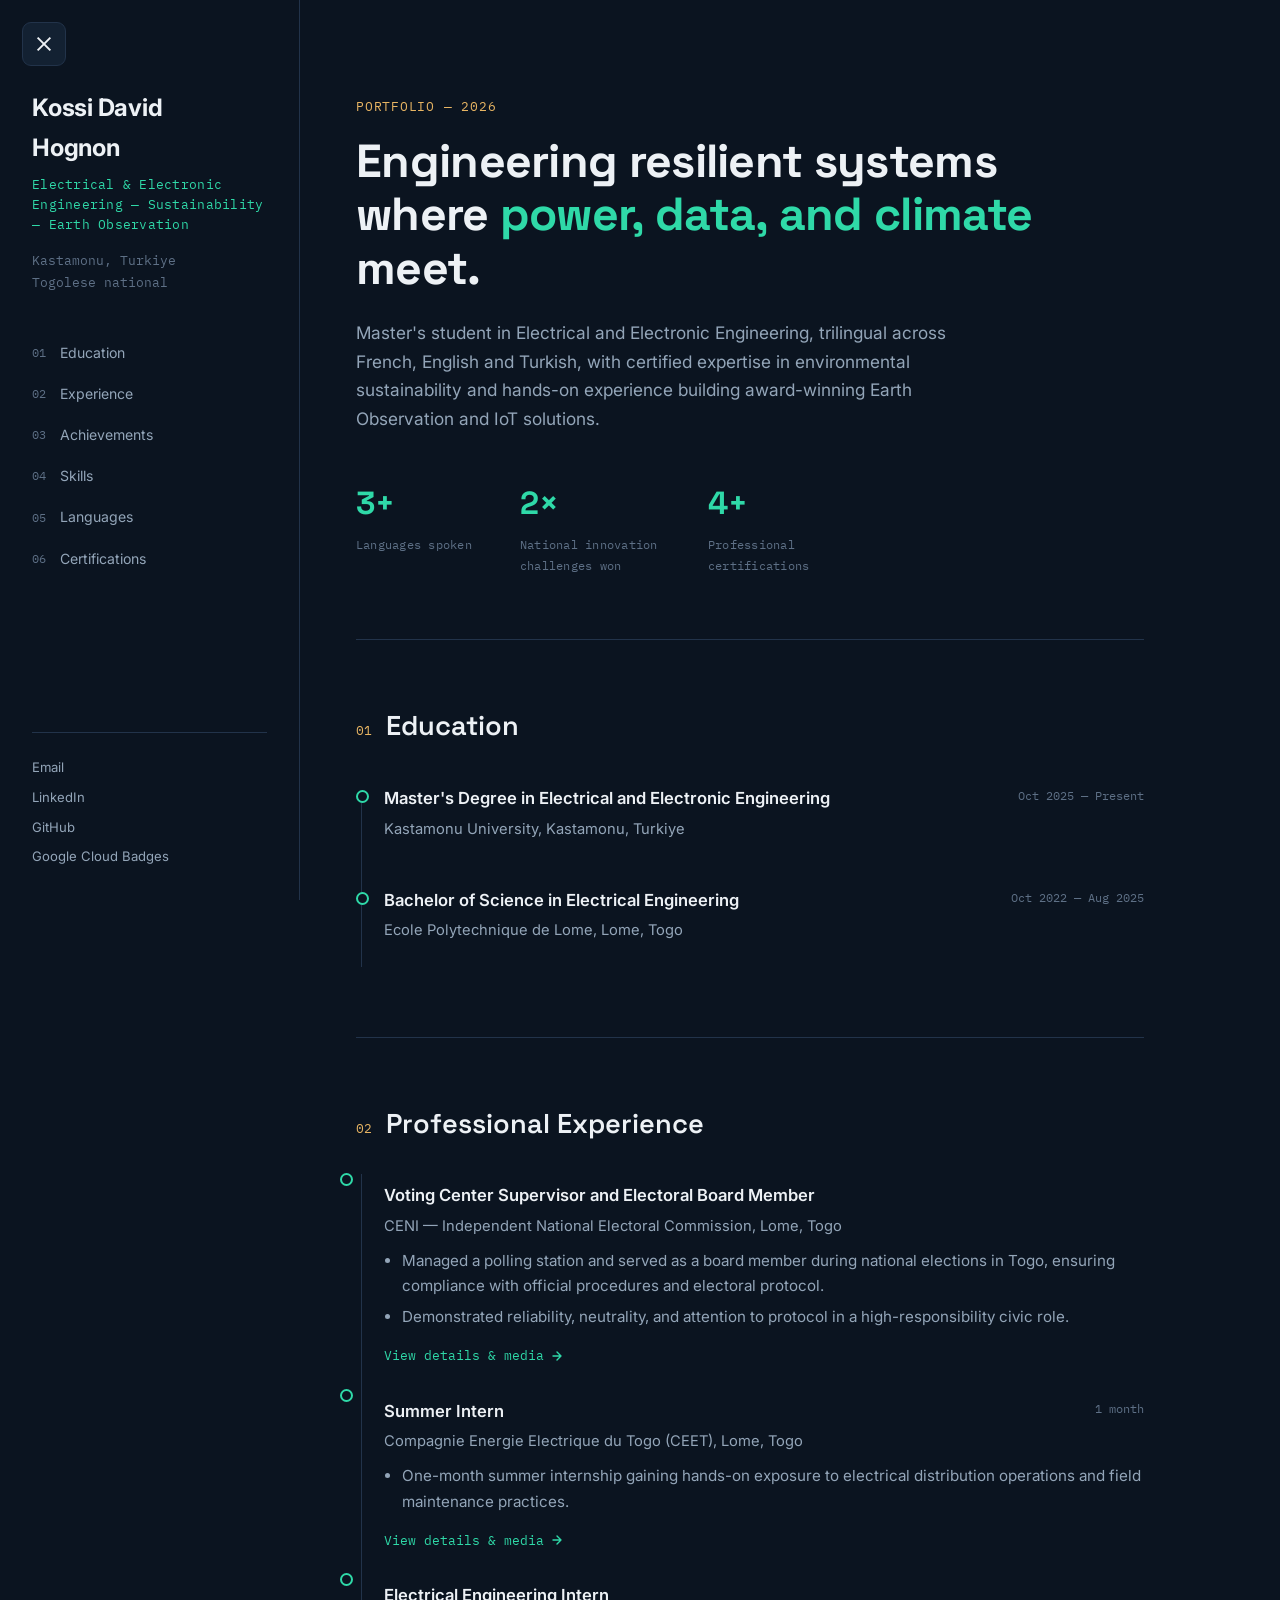
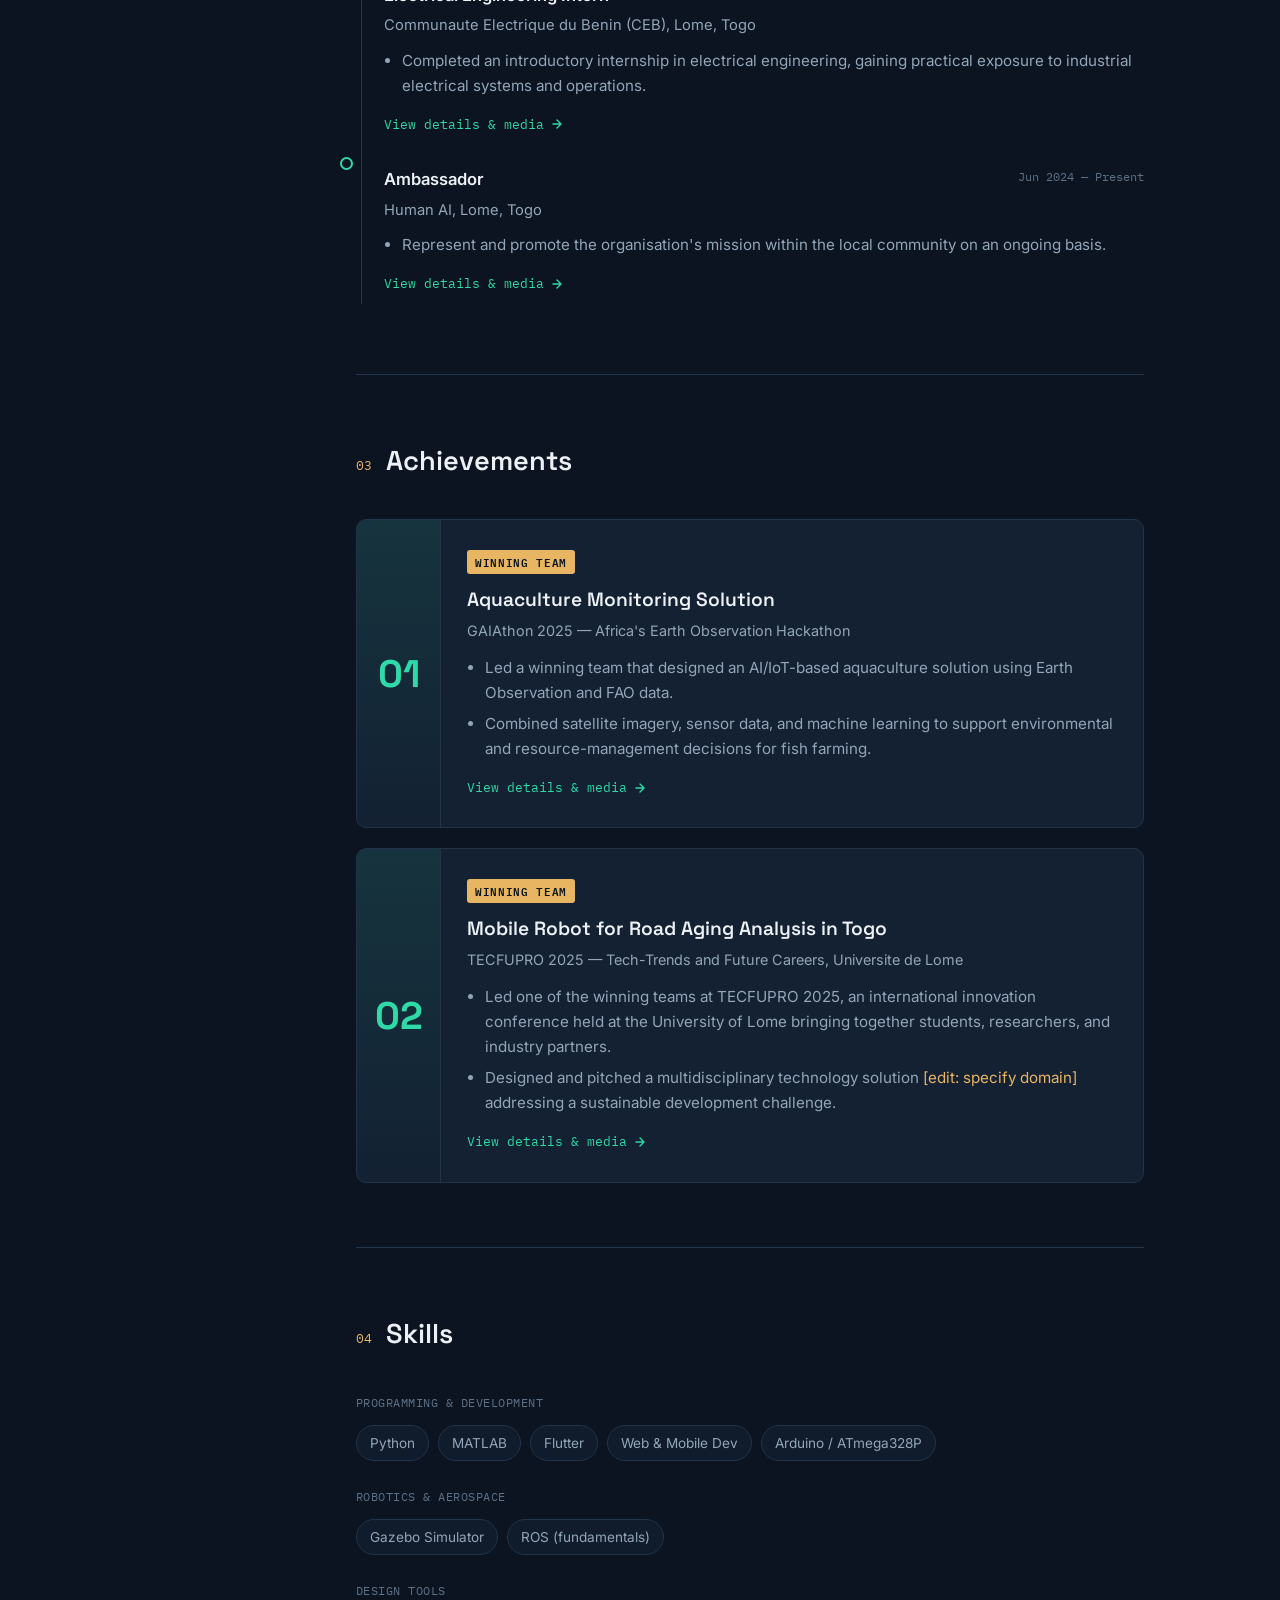
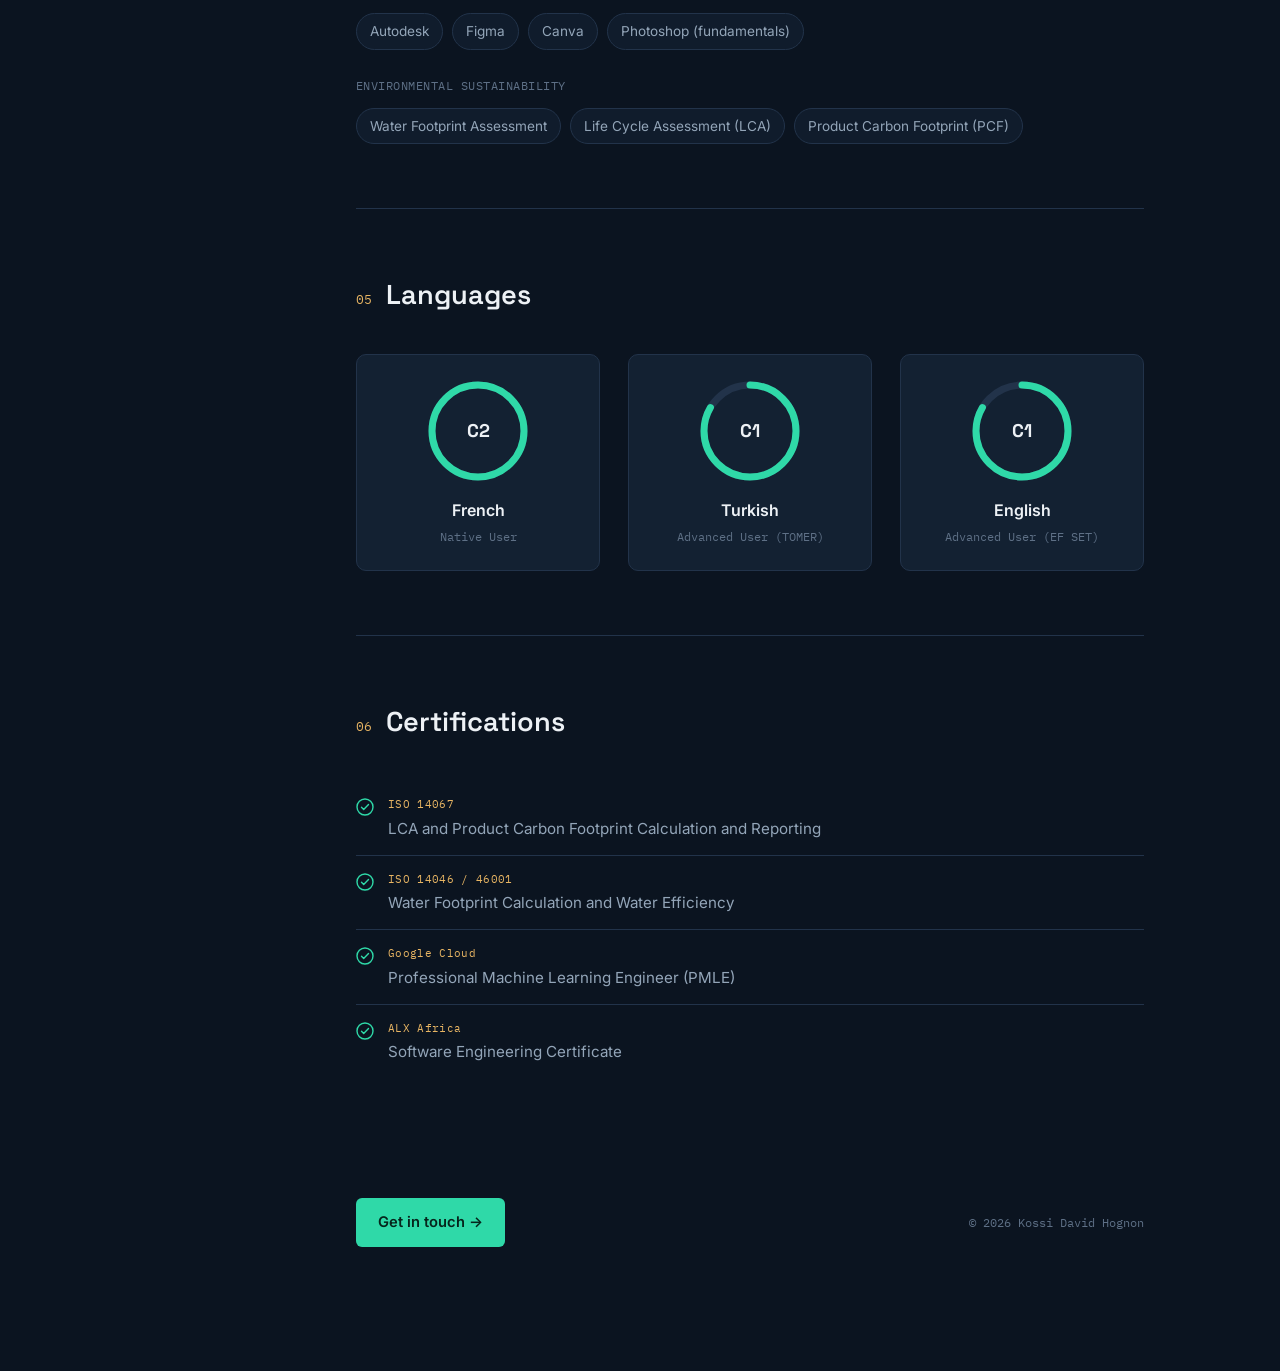
==== index.html @ 6235ab83 "V1" ====
<!DOCTYPE html>
<html lang="en">
<head>
<meta charset="UTF-8">
<meta name="viewport" content="width=device-width, initial-scale=1.0">
<title>Kossi David Hognon — Portfolio</title>
<meta name="description" content="Kossi David Hognon — Electrical & Electronic Engineering, Sustainability, Earth Observation.">
<link rel="preconnect" href="https://fonts.googleapis.com">
<link rel="preconnect" href="https://fonts.gstatic.com" crossorigin>
<link href="https://fonts.googleapis.com/css2?family=Space+Grotesk:wght@400;500;600;700&family=Inter:wght@400;500;600;700&family=IBM+Plex+Mono:wght@400;500;600&display=swap" rel="stylesheet">
<link rel="stylesheet" href="assets/style.css">
</head>
<body>

<button class="nav-toggle" id="navToggle" aria-label="Toggle menu"><span class="bar"></span></button>
<div class="nav-overlay" id="navOverlay"></div>

<aside class="sidebar">
  <div>
    <div class="side-name">Kossi David<br>Hognon</div>
    <div class="side-role">Electrical &amp; Electronic<br>Engineering — Sustainability<br>— Earth Observation</div>
    <div class="side-loc">Kastamonu, Turkiye<br>Togolese national</div>
  </div>

  <nav class="side-nav" aria-label="Section navigation">
    <a class="nav-link" href="#education"><span class="nav-num mono">01</span>Education</a>
    <a class="nav-link" href="#experience"><span class="nav-num mono">02</span>Experience</a>
    <a class="nav-link" href="#achievements"><span class="nav-num mono">03</span>Achievements</a>
    <a class="nav-link" href="#skills"><span class="nav-num mono">04</span>Skills</a>
    <a class="nav-link" href="#languages"><span class="nav-num mono">05</span>Languages</a>
    <a class="nav-link" href="#certifications"><span class="nav-num mono">06</span>Certifications</a>
  </nav>

  <div class="side-links">
    <a href="mailto:hognonkossidavid@gmail.com">Email</a>
    <a href="https://www.linkedin.com/in/kossi-david-hognon-HKDE" target="_blank" rel="noopener">LinkedIn</a>
    <a href="https://github.com/KDAVID9h" target="_blank" rel="noopener">GitHub</a>
    <a href="https://www.cloudskillsboost.google/public_profiles/a89cb5a3-7dd9-403b-bd8d-7f27a6b60dd8" target="_blank" rel="noopener">Google Cloud Badges</a>
  </div>
</aside>

<main>
  <section class="hero" id="top">
    <div class="hero-eyebrow mono">Portfolio — 2026</div>
    <h1>Engineering resilient systems where <span class="accent">power, data, and climate</span> meet.</h1>
    <p class="lede">Master's student in Electrical and Electronic Engineering, trilingual across French, English and Turkish, with certified expertise in environmental sustainability and hands-on experience building award-winning Earth Observation and IoT solutions.</p>

    <div class="stat-row">
      <div class="stat">
        <div class="stat-num">3+</div>
        <div class="stat-label">Languages spoken</div>
      </div>
      <div class="stat">
        <div class="stat-num">2×</div>
        <div class="stat-label">National innovation challenges won</div>
      </div>
      <div class="stat">
        <div class="stat-num">4+</div>
        <div class="stat-label">Professional certifications</div>
      </div>
    </div>
  </section>

  <section id="education">
    <div class="section-head">
      <span class="section-num mono">01</span>
      <h2 class="section-title">Education</h2>
    </div>
    <div class="timeline">
      <div class="t-entry">
        <div class="t-head">
          <span class="t-title">Master's Degree in Electrical and Electronic Engineering</span>
          <span class="t-date">Oct 2025 — Present</span>
        </div>
        <div class="t-org">Kastamonu University, Kastamonu, Turkiye</div>
      </div>
      <div class="t-entry">
        <div class="t-head">
          <span class="t-title">Bachelor of Science in Electrical Engineering</span>
          <span class="t-date">Oct 2022 — Aug 2025</span>
        </div>
        <div class="t-org">Ecole Polytechnique de Lome, Lome, Togo</div>
      </div>
    </div>
  </section>

  <!--
    SCALABILITY NOTE — Professional Experience
    Each entry below is wrapped in <a class="entry-link"> pointing to a
    sub-page in /experience/. To add a new experience:
      1. Duplicate /experience/_template.html into a new file.
      2. Fill in the title, org, description and media-grid.
      3. Duplicate one <a class="entry-link t-entry"> block below,
         update its text and href to point to your new file.
  -->
  <section id="experience">
    <div class="section-head">
      <span class="section-num mono">02</span>
      <h2 class="section-title">Professional Experience</h2>
    </div>
    <div class="timeline">

      <a class="entry-link t-entry" href="experience/ceni.html">
        <div class="t-head">
          <span class="t-title">Voting Center Supervisor and Electoral Board Member</span>
        </div>
        <div class="t-org">CENI — Independent National Electoral Commission, Lome, Togo</div>
        <ul class="bullets">
          <li>Managed a polling station and served as a board member during national elections in Togo, ensuring compliance with official procedures and electoral protocol.</li>
          <li>Demonstrated reliability, neutrality, and attention to protocol in a high-responsibility civic role.</li>
        </ul>
        <span class="view-more">View details &amp; media <svg width="14" height="14" viewBox="0 0 14 14" fill="none"><path d="M3 7h8M7 3l4 4-4 4" stroke="currentColor" stroke-width="1.4" stroke-linecap="round" stroke-linejoin="round"/></svg></span>
      </a>

      <a class="entry-link t-entry" href="experience/ceet.html">
        <div class="t-head">
          <span class="t-title">Summer Intern</span>
          <span class="t-date">1 month</span>
        </div>
        <div class="t-org">Compagnie Energie Electrique du Togo (CEET), Lome, Togo</div>
        <ul class="bullets">
          <li>One-month summer internship gaining hands-on exposure to electrical distribution operations and field maintenance practices.</li>
        </ul>
        <span class="view-more">View details &amp; media <svg width="14" height="14" viewBox="0 0 14 14" fill="none"><path d="M3 7h8M7 3l4 4-4 4" stroke="currentColor" stroke-width="1.4" stroke-linecap="round" stroke-linejoin="round"/></svg></span>
      </a>

      <a class="entry-link t-entry" href="experience/ceb.html">
        <div class="t-head">
          <span class="t-title">Electrical Engineering Intern</span>
        </div>
        <div class="t-org">Communaute Electrique du Benin (CEB), Lome, Togo</div>
        <ul class="bullets">
          <li>Completed an introductory internship in electrical engineering, gaining practical exposure to industrial electrical systems and operations.</li>
        </ul>
        <span class="view-more">View details &amp; media <svg width="14" height="14" viewBox="0 0 14 14" fill="none"><path d="M3 7h8M7 3l4 4-4 4" stroke="currentColor" stroke-width="1.4" stroke-linecap="round" stroke-linejoin="round"/></svg></span>
      </a>

      <a class="entry-link t-entry" href="experience/human-ai.html">
        <div class="t-head">
          <span class="t-title">Ambassador</span>
          <span class="t-date">Jun 2024 — Present</span>
        </div>
        <div class="t-org">Human AI, Lome, Togo</div>
        <ul class="bullets">
          <li>Represent and promote the organisation's mission within the local community on an ongoing basis.</li>
        </ul>
        <span class="view-more">View details &amp; media <svg width="14" height="14" viewBox="0 0 14 14" fill="none"><path d="M3 7h8M7 3l4 4-4 4" stroke="currentColor" stroke-width="1.4" stroke-linecap="round" stroke-linejoin="round"/></svg></span>
      </a>

    </div>
  </section>

  <!--
    SCALABILITY NOTE — Achievements
    Same pattern as Experience: each card is an <a class="a-card"> to a
    sub-page in /achievements/. Duplicate /achievements/_template.html
    to add a new one, then add a matching card block below.
  -->
  <section id="achievements">
    <div class="section-head">
      <span class="section-num mono">03</span>
      <h2 class="section-title">Achievements</h2>
    </div>
    <div class="achievements">

      <a class="a-card" href="achievements/gaiathon.html">
        <div class="a-num mono">01</div>
        <div class="a-body">
          <span class="a-badge">Winning Team</span>
          <h3>Aquaculture Monitoring Solution</h3>
          <div class="a-org">GAIAthon 2025 — Africa's Earth Observation Hackathon</div>
          <ul class="bullets">
            <li>Led a winning team that designed an AI/IoT-based aquaculture solution using Earth Observation and FAO data.</li>
            <li>Combined satellite imagery, sensor data, and machine learning to support environmental and resource-management decisions for fish farming.</li>
          </ul>
          <span class="view-more">View details &amp; media <svg width="14" height="14" viewBox="0 0 14 14" fill="none"><path d="M3 7h8M7 3l4 4-4 4" stroke="currentColor" stroke-width="1.4" stroke-linecap="round" stroke-linejoin="round"/></svg></span>
        </div>
      </a>

      <a class="a-card" href="achievements/tecfupro.html">
        <div class="a-num mono">02</div>
        <div class="a-body">
          <span class="a-badge">Winning Team</span>
          <h3>Mobile Robot for Road Aging Analysis in Togo</h3>
          <div class="a-org">TECFUPRO 2025 — Tech-Trends and Future Careers, Universite de Lome</div>
          <ul class="bullets">
            <li>Led one of the winning teams at TECFUPRO 2025, an international innovation conference held at the University of Lome bringing together students, researchers, and industry partners.</li>
            <li>Designed and pitched a multidisciplinary technology solution <em>[edit: specify domain]</em> addressing a sustainable development challenge.</li>
          </ul>
          <span class="view-more">View details &amp; media <svg width="14" height="14" viewBox="0 0 14 14" fill="none"><path d="M3 7h8M7 3l4 4-4 4" stroke="currentColor" stroke-width="1.4" stroke-linecap="round" stroke-linejoin="round"/></svg></span>
        </div>
      </a>

    </div>
  </section>

  <section id="skills">
    <div class="section-head">
      <span class="section-num mono">04</span>
      <h2 class="section-title">Skills</h2>
    </div>
    <div class="skill-group">
      <div class="skill-group-label">Programming &amp; Development</div>
      <div class="tag-row">
        <span class="tag">Python</span><span class="tag">MATLAB</span><span class="tag">Flutter</span>
        <span class="tag">Web &amp; Mobile Dev</span><span class="tag">Arduino / ATmega328P</span>
      </div>
    </div>
    <div class="skill-group">
      <div class="skill-group-label">Robotics &amp; Aerospace</div>
      <div class="tag-row">
        <span class="tag">Gazebo Simulator</span><span class="tag">ROS (fundamentals)</span>
      </div>
    </div>
    <div class="skill-group">
      <div class="skill-group-label">Design Tools</div>
      <div class="tag-row">
        <span class="tag">Autodesk</span><span class="tag">Figma</span><span class="tag">Canva</span><span class="tag">Photoshop (fundamentals)</span>
      </div>
    </div>
    <div class="skill-group">
      <div class="skill-group-label">Environmental Sustainability</div>
      <div class="tag-row">
        <span class="tag">Water Footprint Assessment</span><span class="tag">Life Cycle Assessment (LCA)</span><span class="tag">Product Carbon Footprint (PCF)</span>
      </div>
    </div>
  </section>

  <section id="languages">
    <div class="section-head">
      <span class="section-num mono">05</span>
      <h2 class="section-title">Languages</h2>
    </div>
    <div class="lang-grid">
      <div class="lang-card">
        <div class="ring-wrap">
          <svg width="104" height="104" viewBox="0 0 104 104">
            <circle class="ring-bg" cx="52" cy="52" r="46"/>
            <circle class="ring-fg" cx="52" cy="52" r="46" stroke-dasharray="289" stroke-dashoffset="0"/>
          </svg>
          <div class="ring-label">C2</div>
        </div>
        <div class="lang-name">French</div>
        <div class="lang-level mono">Native User</div>
      </div>
      <div class="lang-card">
        <div class="ring-wrap">
          <svg width="104" height="104" viewBox="0 0 104 104">
            <circle class="ring-bg" cx="52" cy="52" r="46"/>
            <circle class="ring-fg" cx="52" cy="52" r="46" stroke-dasharray="289" stroke-dashoffset="48"/>
          </svg>
          <div class="ring-label">C1</div>
        </div>
        <div class="lang-name">Turkish</div>
        <div class="lang-level mono">Advanced User (TOMER)</div>
      </div>
      <div class="lang-card">
        <div class="ring-wrap">
          <svg width="104" height="104" viewBox="0 0 104 104">
            <circle class="ring-bg" cx="52" cy="52" r="46"/>
            <circle class="ring-fg" cx="52" cy="52" r="46" stroke-dasharray="289" stroke-dashoffset="48"/>
          </svg>
          <div class="ring-label">C1</div>
        </div>
        <div class="lang-name">English</div>
        <div class="lang-level mono">Advanced User (EF SET)</div>
      </div>
    </div>
  </section>

  <section id="certifications">
    <div class="section-head">
      <span class="section-num mono">06</span>
      <h2 class="section-title">Certifications</h2>
    </div>
    <ul class="cert-list">
      <li>
        <svg width="18" height="18" viewBox="0 0 18 18" fill="none"><circle cx="9" cy="9" r="8" stroke="#2FD9A8" stroke-width="1.4"/><path d="M5.5 9.2l2.2 2.2 4.8-5" stroke="#2FD9A8" stroke-width="1.4" stroke-linecap="round" stroke-linejoin="round"/></svg>
        <div><span class="cert-tag">ISO 14067</span><span class="cert-body">LCA and Product Carbon Footprint Calculation and Reporting</span></div>
      </li>
      <li>
        <svg width="18" height="18" viewBox="0 0 18 18" fill="none"><circle cx="9" cy="9" r="8" stroke="#2FD9A8" stroke-width="1.4"/><path d="M5.5 9.2l2.2 2.2 4.8-5" stroke="#2FD9A8" stroke-width="1.4" stroke-linecap="round" stroke-linejoin="round"/></svg>
        <div><span class="cert-tag">ISO 14046 / 46001</span><span class="cert-body">Water Footprint Calculation and Water Efficiency</span></div>
      </li>
      <li>
        <svg width="18" height="18" viewBox="0 0 18 18" fill="none"><circle cx="9" cy="9" r="8" stroke="#2FD9A8" stroke-width="1.4"/><path d="M5.5 9.2l2.2 2.2 4.8-5" stroke="#2FD9A8" stroke-width="1.4" stroke-linecap="round" stroke-linejoin="round"/></svg>
        <div><span class="cert-tag">Google Cloud</span><span class="cert-body">Professional Machine Learning Engineer (PMLE)</span></div>
      </li>
      <li>
        <svg width="18" height="18" viewBox="0 0 18 18" fill="none"><circle cx="9" cy="9" r="8" stroke="#2FD9A8" stroke-width="1.4"/><path d="M5.5 9.2l2.2 2.2 4.8-5" stroke="#2FD9A8" stroke-width="1.4" stroke-linecap="round" stroke-linejoin="round"/></svg>
        <div><span class="cert-tag">ALX Africa</span><span class="cert-body">Software Engineering Certificate</span></div>
      </li>
    </ul>
  </section>

  <footer>
    <a class="footer-cta" href="mailto:hognonkossidavid@gmail.com">Get in touch →</a>
    <div class="footer-meta">© 2026 Kossi David Hognon</div>
  </footer>
</main>

<script src="assets/main.js" defer></script>
</body>
</html>
---- assets/style.css ----
/* =========================================================
   Kossi David Hognon — Portfolio
   Shared stylesheet for index.html and all sub-pages.
   Design tokens live in :root — change once, applies everywhere.
   ========================================================= */

:root{
  --bg:#0B1420;
  --bg-raise:#101C2C;
  --bg-card:#132132;
  --ink:#EDF1F5;
  --ink-soft:#93A5B8;
  --ink-faint:#5E7086;
  --line:#22334A;
  --teal:#2FD9A8;
  --teal-dim:#2FD9A81A;
  --gold:#E8B563;
  --gold-dim:#E8B5631A;
  --sidebar-w:300px;
}
*{box-sizing:border-box;}
html{scroll-behavior:smooth;}
body{
  margin:0;
  background:var(--bg);
  color:var(--ink);
  font-family:'Inter', sans-serif;
  line-height:1.65;
  -webkit-font-smoothing:antialiased;
}
a{color:var(--teal); text-decoration:none;}
a:hover{text-decoration:underline;}
a:focus-visible, button:focus-visible{outline:2px solid var(--teal); outline-offset:3px; border-radius:2px;}
h1,h2,h3{font-family:'Space Grotesk', sans-serif; color:var(--ink); margin:0;}
.mono{font-family:'IBM Plex Mono', monospace;}
::selection{background:var(--teal-dim); color:var(--ink);}
img,video{max-width:100%; display:block;}

/* ---------------------------------------------------------
   Nav toggle (hamburger -> X) + overlay + off-canvas sidebar
   Same drawer behaviour on every breakpoint: unified, scalable.
   --------------------------------------------------------- */
.nav-toggle{
  position:fixed; top:22px; left:22px; z-index:70;
  width:44px; height:44px; border-radius:9px;
  background:var(--bg-card); border:1px solid var(--line);
  display:flex; align-items:center; justify-content:center;
  cursor:pointer; padding:0;
}
.nav-toggle .bar{
  display:block; width:18px; height:2px; background:var(--ink);
  position:relative; transition:background .2s ease;
}
.nav-toggle .bar::before, .nav-toggle .bar::after{
  content:""; position:absolute; left:0; width:18px; height:2px;
  background:var(--ink); transition:transform .2s ease, top .2s ease;
}
.nav-toggle .bar::before{top:-6px;}
.nav-toggle .bar::after{top:6px;}
body.nav-open .nav-toggle .bar{background:transparent;}
body.nav-open .nav-toggle .bar::before{transform:rotate(45deg); top:0;}
body.nav-open .nav-toggle .bar::after{transform:rotate(-45deg); top:0;}

.nav-overlay{
  position:fixed; inset:0; background:rgba(6,10,16,.6);
  opacity:0; pointer-events:none; transition:opacity .25s ease; z-index:55;
}
body.nav-open .nav-overlay{opacity:1; pointer-events:auto;}

.sidebar{
  position:fixed; top:0; left:0; height:100vh;
  width:var(--sidebar-w); max-width:85vw;
  background:var(--bg); border-right:1px solid var(--line);
  overflow-y:auto; z-index:60;
  transform:translateX(-100%);
  transition:transform .28s ease;
  padding:88px 32px 32px;
  display:flex; flex-direction:column;
}
body.nav-open .sidebar{transform:translateX(0);}

.side-name{font-size:1.5rem; font-weight:700; letter-spacing:-0.01em;}
.side-role{margin-top:8px; font-size:0.82rem; color:var(--teal); font-family:'IBM Plex Mono', monospace; letter-spacing:0.02em; line-height:1.5;}
.side-loc{margin-top:16px; font-size:0.82rem; color:var(--ink-faint); font-family:'IBM Plex Mono', monospace;}

nav.side-nav{margin-top:40px; display:flex; flex-direction:column; gap:4px;}
.nav-link{color:var(--ink-soft); font-size:0.88rem; padding:7px 0; display:flex; align-items:center; gap:10px; transition:color .15s ease;}
.nav-link:hover{color:var(--ink); text-decoration:none;}
.nav-link .nav-num{font-family:'IBM Plex Mono', monospace; font-size:0.72rem; color:var(--ink-faint); width:18px;}
.nav-link:hover .nav-num{color:var(--teal);}

.side-links{margin-top:auto; padding-top:24px; display:flex; flex-direction:column; gap:8px; font-size:0.82rem; border-top:1px solid var(--line);}
.side-links a{color:var(--ink-soft);}
.side-links a:hover{color:var(--teal);}

/* ---------------------------------------------------------
   Main content — centered column, independent of sidebar
   (sidebar is an overlay drawer, so main never needs to shift)
   --------------------------------------------------------- */
main{
  max-width:900px;
  margin:0 auto;
  padding:0 56px 100px;
}
@media (max-width:640px){
  main{padding:0 24px 80px;}
  .sidebar{padding:88px 24px 24px;}
}

/* Desktop (>880px): open drawer pushes content aside instead of overlaying it,
   and the dark backdrop is not needed since nothing is being blocked. */
@media (min-width:881px){
  main{margin-left:0; transition:margin-left .28s ease;}
  body.nav-open main{margin-left:var(--sidebar-w);}
  .nav-overlay{display:none;}
}
/* Mobile (<=880px): drawer overlays content, backdrop blocks background clicks. */
@media (max-width:880px){
  main{margin-left:0 !important;}
}

/* Hero (index only) */
.hero{padding:96px 0 64px; border-bottom:1px solid var(--line);}
.hero-eyebrow{font-family:'IBM Plex Mono', monospace; font-size:0.8rem; color:var(--gold); letter-spacing:0.06em; text-transform:uppercase;}
.hero h1{margin-top:18px; font-size:2.9rem; font-weight:700; line-height:1.15; max-width:680px; letter-spacing:-0.015em;}
.hero h1 .accent{color:var(--teal);}
.hero p.lede{margin-top:24px; max-width:600px; color:var(--ink-soft); font-size:1.08rem;}
@media (max-width:640px){ .hero{padding:72px 0 40px;} .hero h1{font-size:2.1rem;} }

.stat-row{margin-top:44px; display:flex; gap:48px; flex-wrap:wrap;}
.stat{display:flex; flex-direction:column;}
.stat-num{font-family:'Space Grotesk', sans-serif; font-size:2rem; font-weight:700; color:var(--teal);}
.stat-label{margin-top:4px; font-size:0.78rem; color:var(--ink-faint); font-family:'IBM Plex Mono', monospace; letter-spacing:0.02em; max-width:140px;}

/* Sections */
section{padding:64px 0; border-bottom:1px solid var(--line); scroll-margin-top:24px;}
section:last-of-type{border-bottom:none;}
.section-head{display:flex; align-items:baseline; gap:14px; margin-bottom:36px;}
.section-num{font-family:'IBM Plex Mono', monospace; font-size:0.82rem; color:var(--gold);}
h2.section-title{font-size:1.7rem; font-weight:600;}

/* Timeline (education + experience) */
.timeline{position:relative; padding-left:28px;}
.timeline::before{content:""; position:absolute; left:5px; top:6px; bottom:6px; width:1px; background:var(--line);}
.t-entry{position:relative; padding-bottom:20px; margin-bottom:16px;}
.t-entry:last-child{margin-bottom:0;}
.t-entry::before{content:""; position:absolute; left:-28px; top:5px; width:9px; height:9px; border-radius:50%; background:var(--bg); border:2px solid var(--teal); z-index:1;}
.t-head{display:flex; justify-content:space-between; flex-wrap:wrap; gap:8px; margin-bottom:4px;}
.t-title{font-weight:600; font-size:1.04rem; color:var(--ink);}
.t-date{font-family:'IBM Plex Mono', monospace; font-size:0.78rem; color:var(--ink-faint); white-space:nowrap;}
.t-org{color:var(--ink-soft); font-size:0.92rem; margin-bottom:10px;}
ul.bullets{margin:0; padding-left:18px; color:var(--ink-soft); font-size:0.95rem;}
ul.bullets li{margin-bottom:6px;}
ul.bullets li em{color:var(--gold); font-style:normal;}

/* Clickable entry/card wrapper (links to a detail sub-page) */
.entry-link{
  display:block; text-decoration:none; color:inherit;
  border-radius:8px; padding:14px 16px; margin:-14px -16px 16px;
  transition:background .15s ease;
}
.entry-link:hover{background:var(--bg-card);}
.entry-link:hover .t-title, .entry-link:hover h3{color:var(--teal);}
.view-more{
  display:inline-flex; align-items:center; gap:6px;
  margin-top:10px; font-size:0.8rem; color:var(--teal);
  font-family:'IBM Plex Mono', monospace;
}
.view-more svg{transition:transform .15s ease;}
.entry-link:hover .view-more svg{transform:translateX(3px);}

/* Achievement cards */
.achievements{display:flex; flex-direction:column; gap:20px;}
.a-card{
  background:var(--bg-card); border:1px solid var(--line); border-radius:10px;
  display:grid; grid-template-columns:84px 1fr; overflow:hidden;
  text-decoration:none; color:inherit; transition:border-color .15s ease, transform .15s ease;
}
.a-card:hover{border-color:var(--teal); transform:translateY(-2px);}
.a-num{
  display:flex; align-items:center; justify-content:center;
  font-family:'Space Grotesk', sans-serif; font-size:2.4rem; font-weight:700; color:var(--teal);
  background:linear-gradient(180deg, var(--teal-dim), transparent); border-right:1px solid var(--line);
}
.a-body{padding:28px 28px 28px 26px;}
.a-badge{
  font-family:'IBM Plex Mono', monospace; font-size:0.68rem; letter-spacing:0.06em; text-transform:uppercase;
  color:#0B1420; background:var(--gold); padding:3px 8px; border-radius:3px;
  display:inline-block; margin-bottom:10px; font-weight:600;
}
.a-card h3{font-size:1.2rem; font-weight:600; margin-bottom:3px;}
.a-org{color:var(--ink-soft); font-size:0.9rem; margin-bottom:12px;}
@media (max-width:640px){
  .a-card{grid-template-columns:56px 1fr;}
  .a-num{font-size:1.5rem;}
  .a-body{padding:22px 22px 22px 18px;}
}

/* Skills */
.skill-group{margin-bottom:26px;}
.skill-group:last-child{margin-bottom:0;}
.skill-group-label{font-family:'IBM Plex Mono', monospace; font-size:0.76rem; color:var(--ink-faint); margin-bottom:12px; letter-spacing:0.04em; text-transform:uppercase;}
.tag-row{display:flex; flex-wrap:wrap; gap:9px;}
.tag{font-size:0.85rem; border:1px solid var(--line); color:var(--ink-soft); padding:6px 13px; border-radius:20px; background:var(--bg-raise); transition:border-color .15s ease, color .15s ease;}
.tag:hover{border-color:var(--teal); color:var(--ink);}

/* Languages */
.lang-grid{display:grid; grid-template-columns:repeat(auto-fit, minmax(170px, 1fr)); gap:28px;}
.lang-card{display:flex; flex-direction:column; align-items:center; text-align:center; padding:24px 16px; background:var(--bg-card); border:1px solid var(--line); border-radius:10px;}
.ring-wrap{position:relative; width:104px; height:104px;}
.ring-wrap svg{transform:rotate(-90deg);}
.ring-bg{fill:none; stroke:var(--line); stroke-width:7;}
.ring-fg{fill:none; stroke:var(--teal); stroke-width:7; stroke-linecap:round;}
.ring-label{position:absolute; inset:0; display:flex; align-items:center; justify-content:center; font-family:'Space Grotesk', sans-serif; font-weight:700; font-size:1.15rem;}
.lang-name{margin-top:14px; font-weight:600;}
.lang-level{margin-top:3px; font-family:'IBM Plex Mono', monospace; font-size:0.74rem; color:var(--ink-faint);}

/* Certifications */
ul.cert-list{list-style:none; margin:0; padding:0;}
ul.cert-list li{display:flex; align-items:flex-start; gap:14px; padding:14px 0; border-bottom:1px solid var(--line); font-size:0.95rem;}
ul.cert-list li:last-child{border-bottom:none;}
ul.cert-list li svg{flex-shrink:0; margin-top:3px;}
ul.cert-list li .cert-tag{display:block; font-family:'IBM Plex Mono', monospace; font-size:0.7rem; color:var(--gold); margin-bottom:2px; letter-spacing:0.03em;}
ul.cert-list li .cert-body{color:var(--ink-soft);}

/* Footer */
footer{padding:56px 0 24px; display:flex; justify-content:space-between; align-items:center; flex-wrap:wrap; gap:16px;}
.footer-cta{display:inline-flex; align-items:center; gap:10px; padding:12px 22px; background:var(--teal); color:#06251C; font-weight:600; border-radius:6px; font-size:0.92rem;}
.footer-cta:hover{text-decoration:none; background:#3EEBBA;}
.footer-meta{font-family:'IBM Plex Mono', monospace; font-size:0.72rem; color:var(--ink-faint);}

/* ---------------------------------------------------------
   Detail sub-pages (experience/*.html, achievements/*.html)
   --------------------------------------------------------- */
.back-link{
  display:inline-flex; align-items:center; gap:8px;
  margin-top:96px; font-size:0.85rem; color:var(--ink-soft);
  font-family:'IBM Plex Mono', monospace;
}
.back-link:hover{color:var(--teal); text-decoration:none;}

.detail-head{margin-top:28px; padding-bottom:32px; border-bottom:1px solid var(--line);}
.detail-head .a-badge{margin-bottom:14px;}
.detail-head h1{font-size:2.1rem; font-weight:700; line-height:1.2;}
.detail-meta{margin-top:10px; color:var(--ink-soft); font-size:0.95rem;}
.detail-meta .dates{font-family:'IBM Plex Mono', monospace; color:var(--ink-faint); font-size:0.82rem; display:block; margin-top:4px;}

.detail-body{padding:32px 0; color:var(--ink-soft); font-size:1rem;}
.detail-body p{margin:0 0 16px;}
.detail-body ul.bullets{font-size:1rem;}

.media-title{font-size:1.15rem; font-weight:600; margin-bottom:6px;}
.media-hint{color:var(--ink-faint); font-size:0.82rem; margin-bottom:20px;}

.media-grid{display:grid; grid-template-columns:repeat(auto-fill, minmax(220px,1fr)); gap:20px; padding-bottom:40px;}
.media-box{
  background:var(--bg-card); border:1px solid var(--line); border-radius:10px;
  padding:0; overflow:hidden; text-align:left; cursor:pointer; color:inherit;
  display:flex; flex-direction:column; transition:border-color .15s ease, transform .15s ease;
  font-family:inherit; width:100%;
}
.media-box:hover{border-color:var(--teal); transform:translateY(-2px);}
.media-type-tag{font-family:'IBM Plex Mono', monospace; font-size:0.66rem; color:var(--gold); text-transform:uppercase; letter-spacing:0.04em; padding:10px 14px 0;}
.media-thumb{
  height:140px; display:flex; align-items:center; justify-content:center;
  background:var(--bg-raise); border-bottom:1px solid var(--line); border-top:1px solid var(--line); margin-top:8px;
  overflow:hidden;
}
.media-thumb img, .media-thumb video{width:100%; height:100%; object-fit:contain; padding:10px;}
.media-thumb .placeholder-icon{color:var(--ink-faint);}
.media-caption{padding:12px 14px; font-size:0.85rem; color:var(--ink-soft);}

/* Lightbox */
.lightbox{
  position:fixed; inset:0; background:rgba(6,10,16,.94);
  display:flex; flex-direction:column; align-items:center; justify-content:center;
  opacity:0; pointer-events:none; transition:opacity .2s ease; z-index:200; padding:32px;
}
.lightbox.open{opacity:1; pointer-events:auto;}
.lightbox-content{max-width:min(900px,90vw); max-height:70vh; display:flex; align-items:center; justify-content:center;}
.lightbox-content img, .lightbox-content video{max-width:100%; max-height:70vh; border-radius:8px;}
.lightbox-content iframe{width:min(900px,90vw); height:70vh; border:none; border-radius:8px; background:#fff;}
.lightbox-content .placeholder-icon{color:var(--ink-faint); transform:scale(2.4);}
.lightbox-caption{margin-top:20px; color:var(--ink-soft); font-size:0.92rem; text-align:center; max-width:600px;}
.lightbox-close{
  position:absolute; top:24px; right:24px; width:40px; height:40px; border-radius:8px;
  background:var(--bg-card); border:1px solid var(--line); display:flex; align-items:center; justify-content:center; cursor:pointer;
}
.lightbox-close:hover{border-color:var(--teal);}

@media (prefers-reduced-motion: reduce){
  html{scroll-behavior:auto;}
  .sidebar, .nav-overlay, .lightbox, .a-card, .media-box{transition:none;}
}
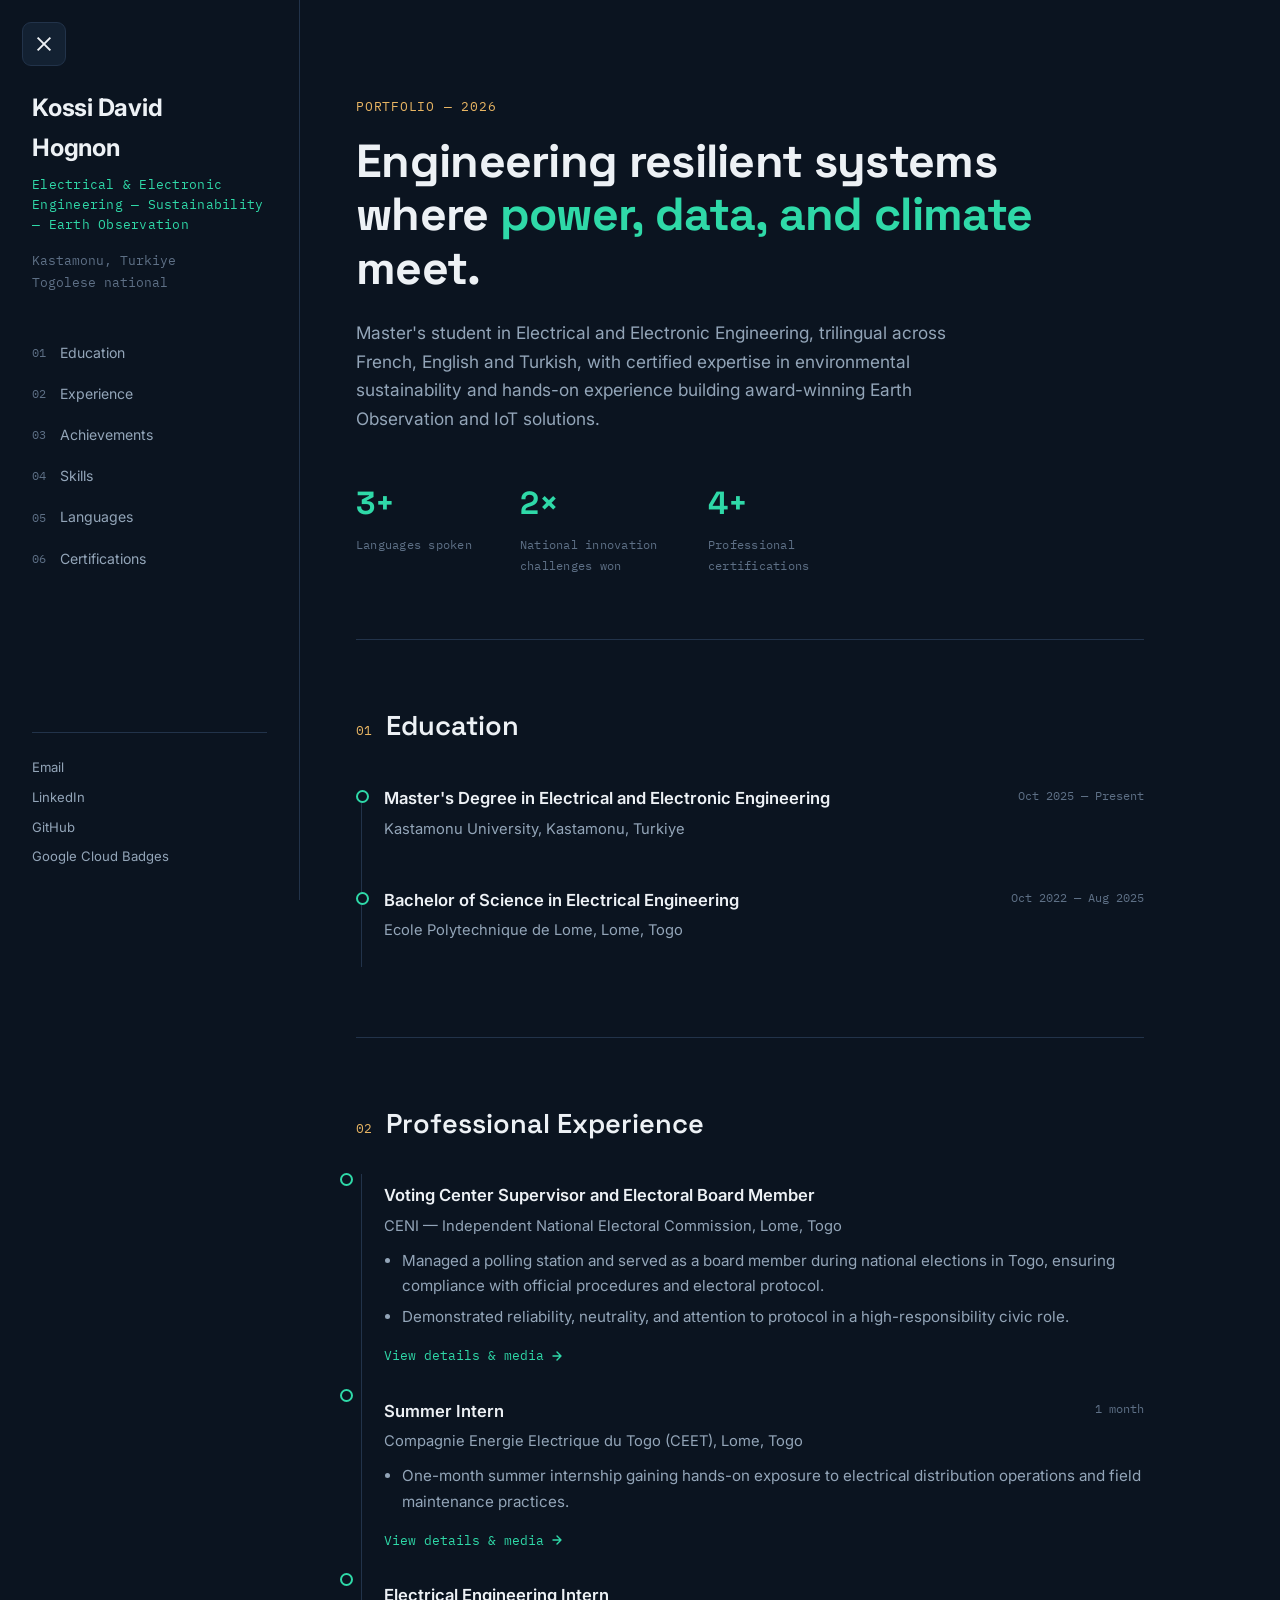
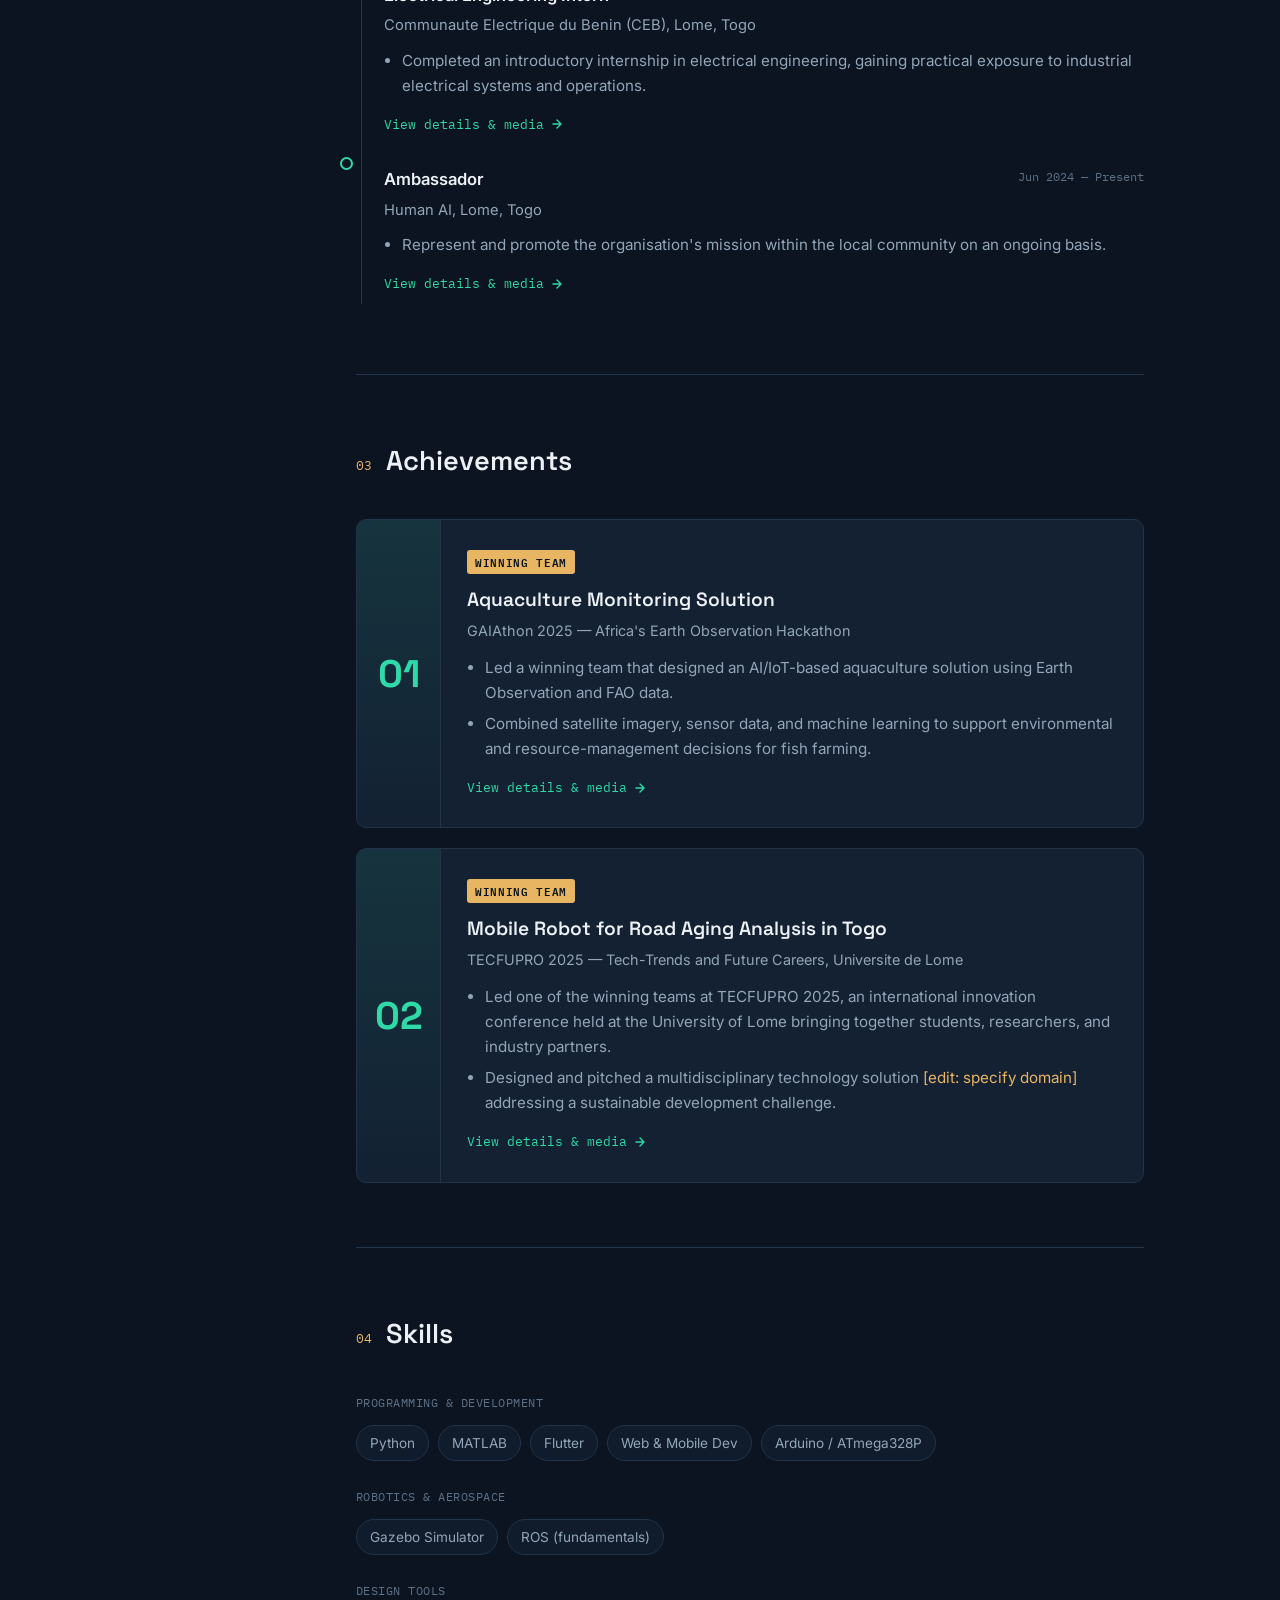
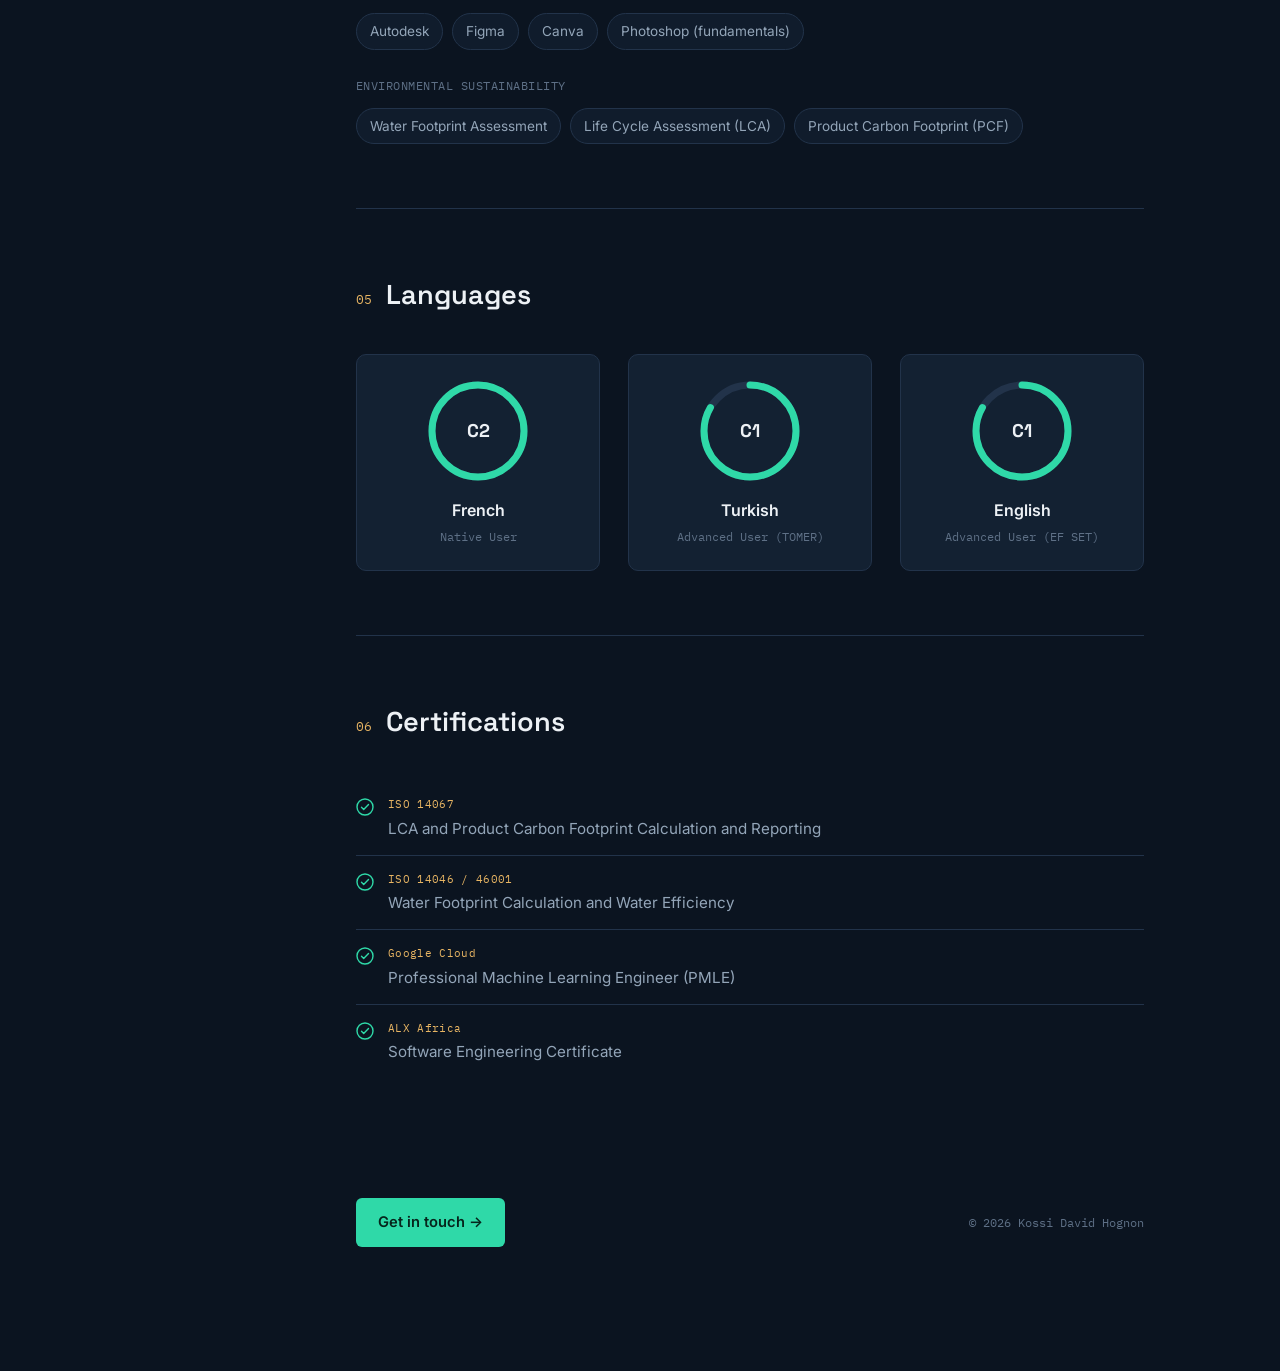
==== commit 1c01017d: "Logo" ====
--- a/index.html
+++ b/index.html
@@ -4,6 +4,7 @@
 <meta charset="UTF-8">
 <meta name="viewport" content="width=device-width, initial-scale=1.0">
 <title>Kossi David Hognon — Portfolio</title>
+  <link rel="icon" type="image/svg+xml" href="assets/images/favicon.svg">
 <meta name="description" content="Kossi David Hognon — Electrical & Electronic Engineering, Sustainability, Earth Observation.">
 <link rel="preconnect" href="https://fonts.googleapis.com">
 <link rel="preconnect" href="https://fonts.gstatic.com" crossorigin>
--- a/assets/style.css
+++ b/assets/style.css
@@ -268,7 +268,20 @@
 }
 .media-thumb img, .media-thumb video{width:100%; height:100%; object-fit:contain; padding:10px;}
 .media-thumb .placeholder-icon{color:var(--ink-faint);}
-.media-caption{padding:12px 14px; font-size:0.85rem; color:var(--ink-soft);}
+/*.media-caption{padding:12px 14px; font-size:0.85rem; color:var(--ink-soft);}*/
+.media-caption{
+  padding:12px 14px;
+  font-size:0.85rem;
+  color:var(--ink-soft);
+  max-height:76px;
+  overflow-y:auto;
+  scrollbar-width:thin;
+  scrollbar-color:var(--line) transparent;
+}
+.media-caption::-webkit-scrollbar{width:6px;}
+.media-caption::-webkit-scrollbar-track{background:transparent;}
+.media-caption::-webkit-scrollbar-thumb{background:var(--line); border-radius:3px;}
+.media-caption::-webkit-scrollbar-thumb:hover{background:var(--ink-faint);}
 
 /* Lightbox */
 .lightbox{
